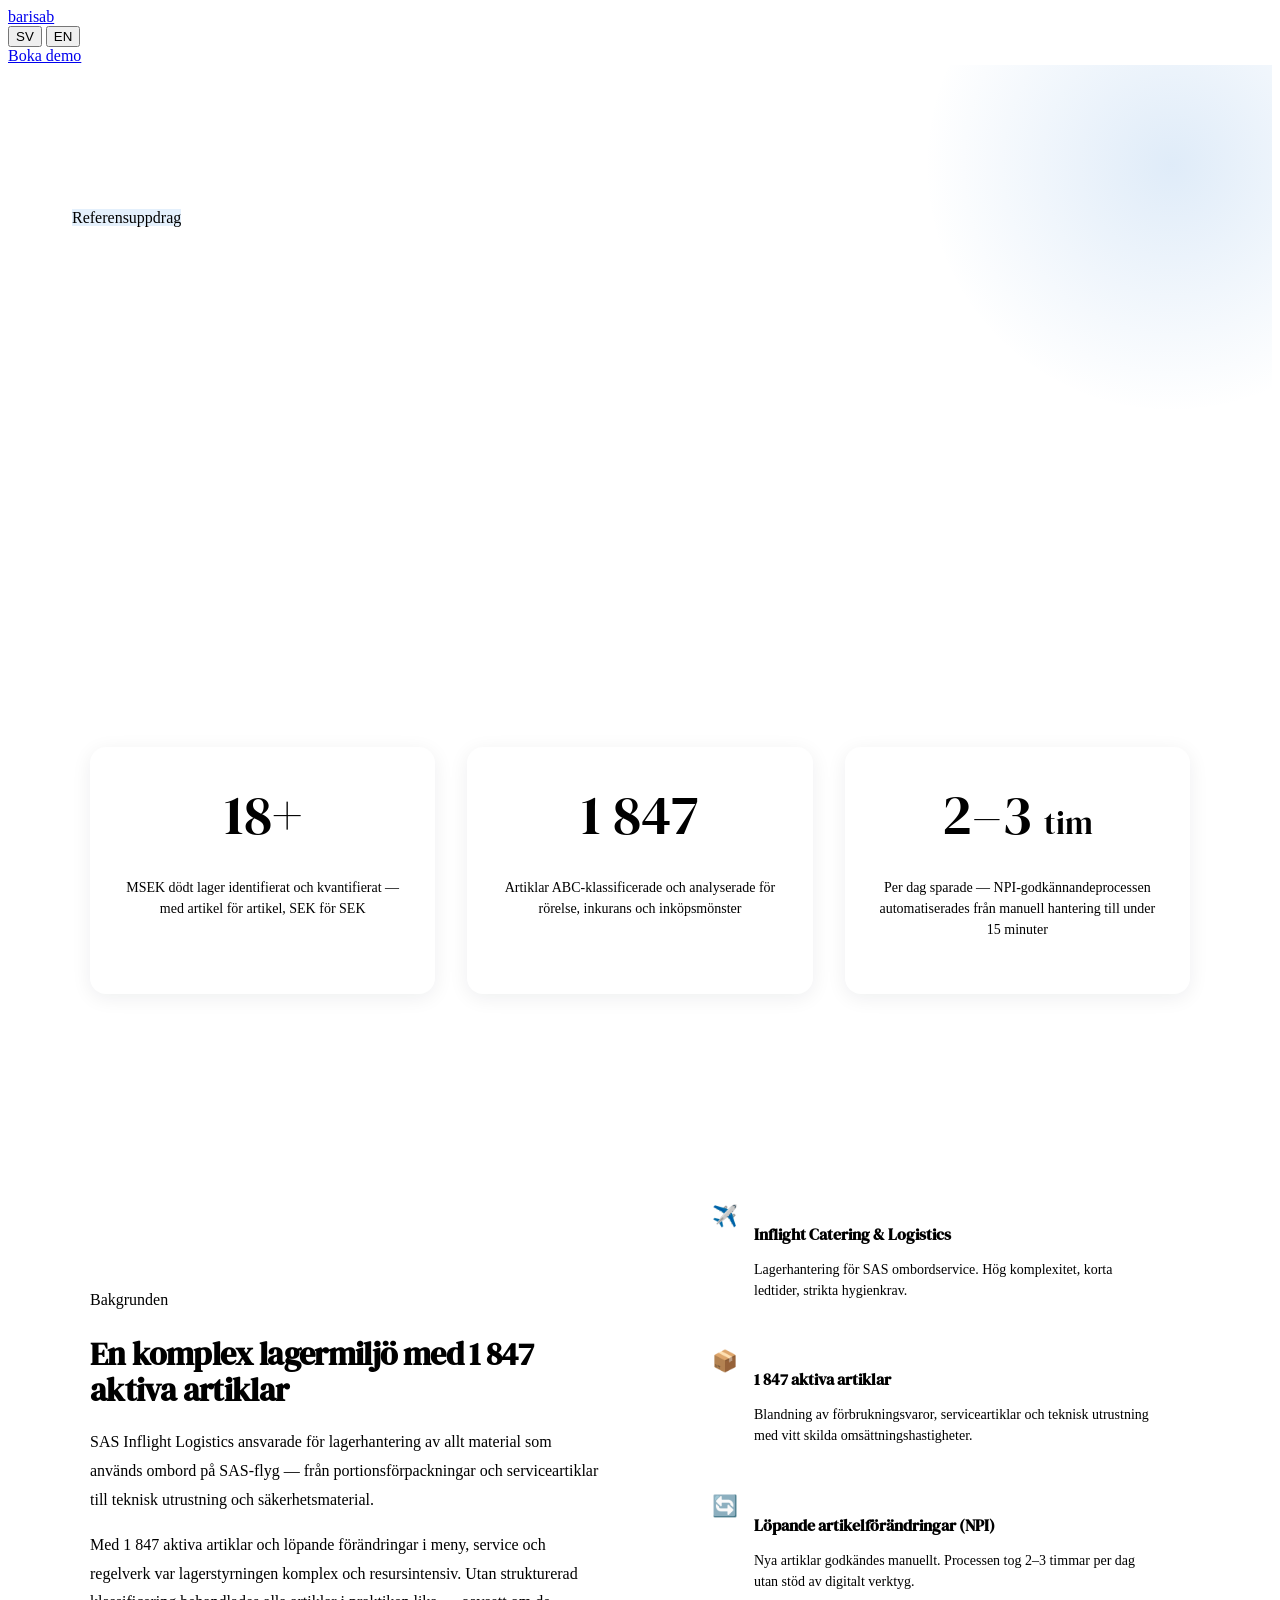
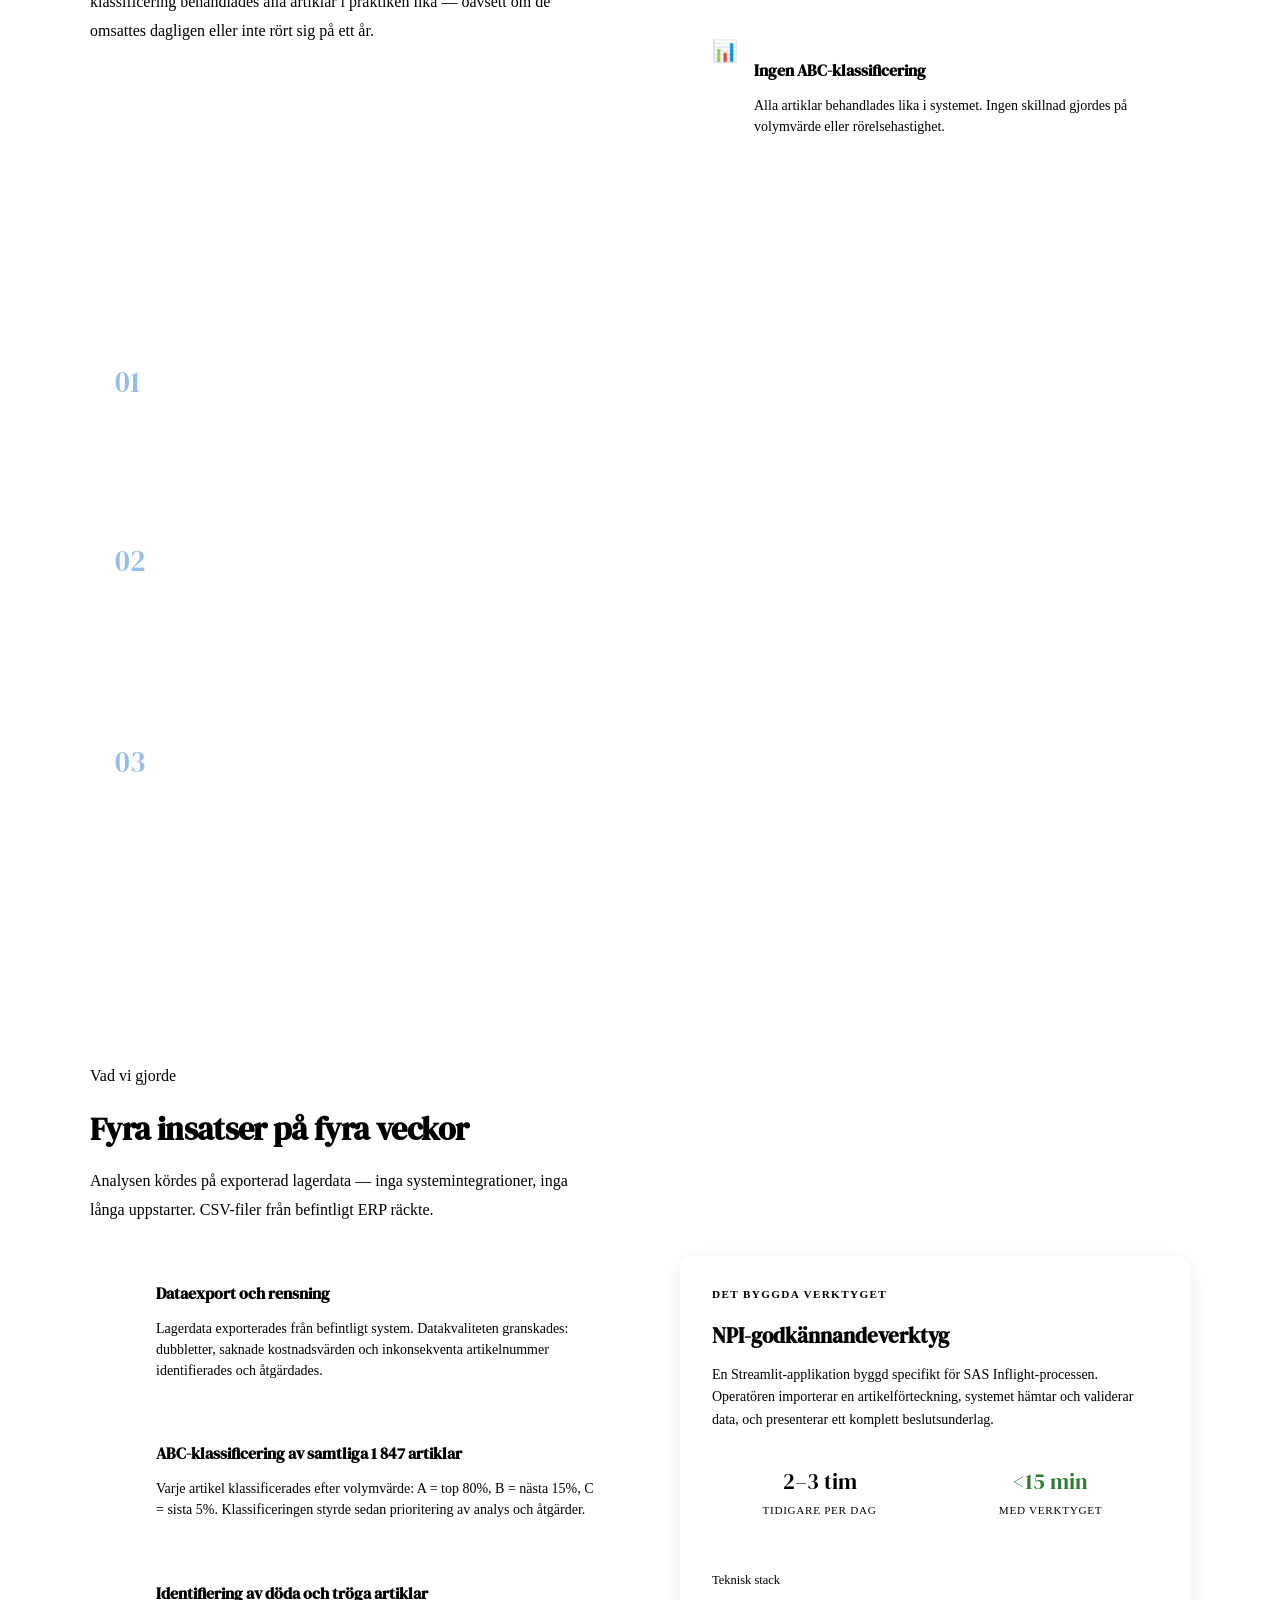
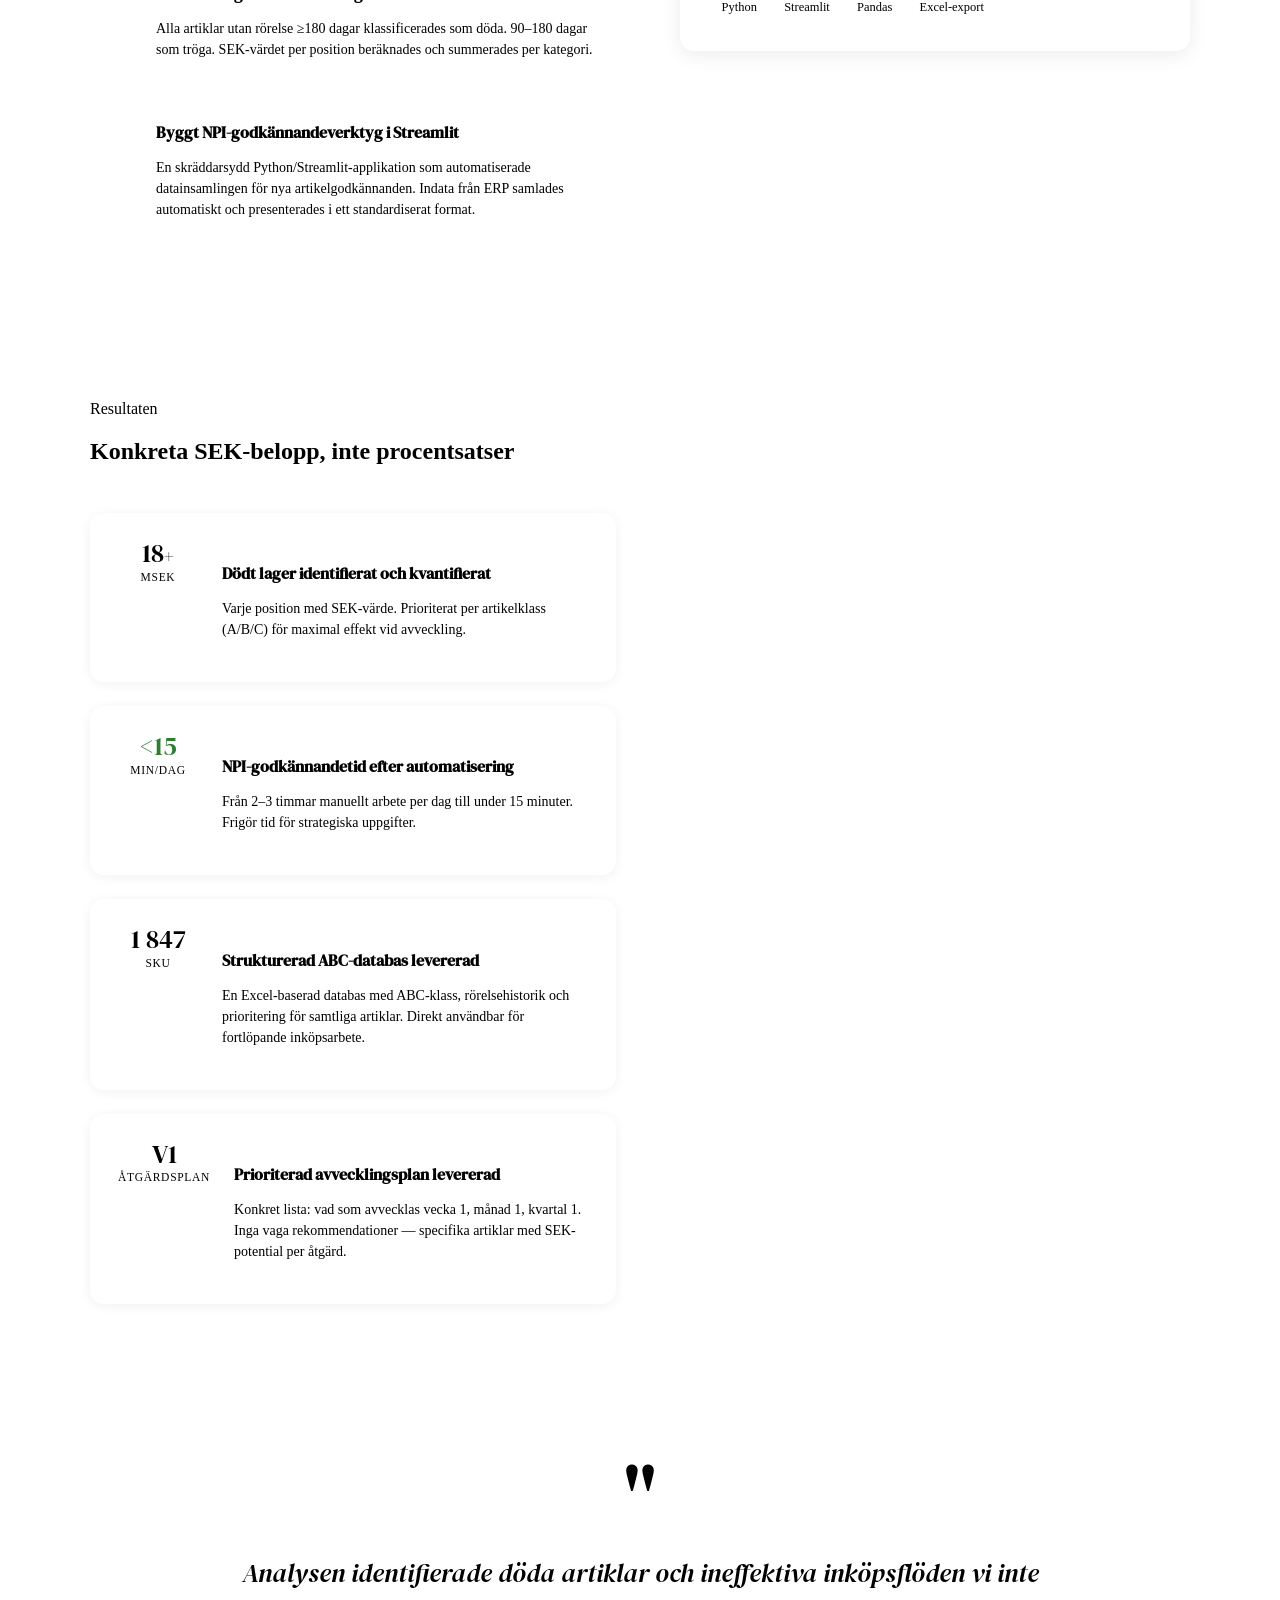
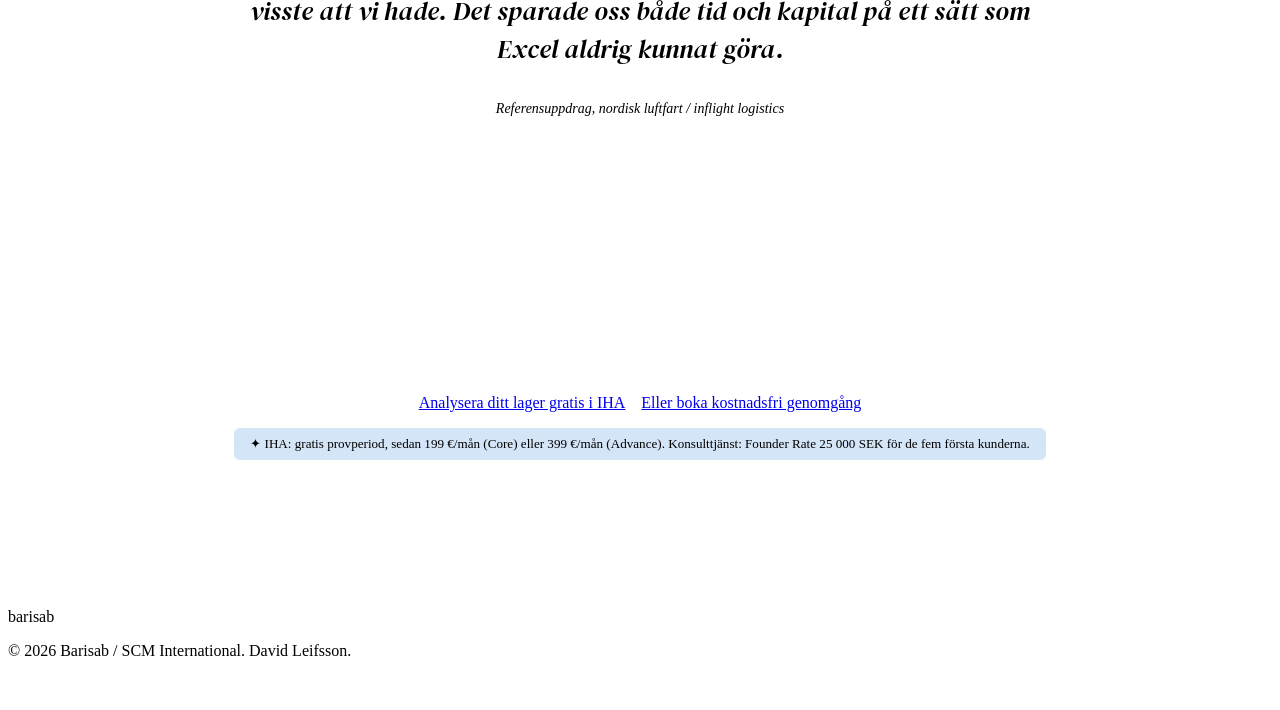
==== case-study.html @ 8411c46b "Webbsida: IHA-rebranding, priser, Calendly-bokning och e-post - SupplyMetrics → IHA (Inventory Healt" ====
<!DOCTYPE html>
<html lang="sv">
<head>
<meta charset="UTF-8">
<meta name="viewport" content="width=device-width, initial-scale=1.0">
<title>Referensuppdrag: SAS Inflight Logistics — Barisab</title>
<link rel="preconnect" href="https://fonts.googleapis.com">
<link href="https://fonts.googleapis.com/css2?family=DM+Serif+Display:ital@0;1&family=DM+Sans:wght@300;400;500;600&display=swap" rel="stylesheet">
<link rel="stylesheet" href="css/style.css">
<style>
  /* ── PAGE HEADER ── */
  .page-header {
    background: linear-gradient(135deg, var(--navy) 0%, var(--steel) 100%);
    padding: 9rem 4rem 5rem;
    position: relative; overflow: hidden;
  }
  .page-header::before {
    content: '';
    position: absolute; top: -150px; right: -150px;
    width: 500px; height: 500px;
    background: radial-gradient(circle, rgba(42,125,212,0.15) 0%, transparent 70%);
    pointer-events: none;
  }
  .page-header-inner { max-width: 780px; }
  .page-header .hero-eyebrow {
    color: var(--accent-light);
    background: rgba(74,154,232,0.15);
  }
  .page-header h1 {
    font-family: 'DM Serif Display', serif;
    font-size: clamp(2rem, 4vw, 3.2rem);
    line-height: 1.1; letter-spacing: -0.02em;
    color: white; margin-bottom: 1.2rem;
  }
  .page-header h1 em { font-style: italic; color: var(--accent-light); }
  .page-header p {
    font-size: 1.05rem; line-height: 1.7;
    color: rgba(255,255,255,0.65); max-width: 580px; font-weight: 300;
    margin-bottom: 2.5rem;
  }

  /* ── META ROW ── */
  .meta-row {
    display: flex; gap: 2rem; flex-wrap: wrap;
  }
  .meta-pill {
    display: flex; align-items: center; gap: 0.5rem;
    background: rgba(255,255,255,0.08);
    border: 1px solid rgba(255,255,255,0.12);
    border-radius: 6px; padding: 0.45rem 0.9rem;
  }
  .meta-pill-label {
    font-size: 0.7rem; font-weight: 600; letter-spacing: 0.1em;
    text-transform: uppercase; color: rgba(255,255,255,0.45);
  }
  .meta-pill-val {
    font-size: 0.85rem; font-weight: 500; color: rgba(255,255,255,0.85);
  }

  /* ── STATS SECTION ── */
  .stats-section { background: var(--ice); padding: 5rem 4rem; }
  .stats-inner { max-width: 1100px; margin: 0 auto; }
  .stats-grid { display: grid; grid-template-columns: repeat(3, 1fr); gap: 2rem; }
  .stat-card {
    background: white; border-radius: 16px;
    box-shadow: 0 4px 20px rgba(13,27,42,0.07);
    padding: 2.5rem 2rem; text-align: center;
    animation: fadeInUp 0.6s ease both;
  }
  .stat-card:nth-child(2) { animation-delay: 0.1s; }
  .stat-card:nth-child(3) { animation-delay: 0.2s; }
  .stat-num {
    font-family: 'DM Serif Display', serif;
    font-size: 3.5rem; line-height: 1; color: var(--navy);
    display: block; margin-bottom: 0.5rem;
  }
  .stat-num span { color: var(--accent); }
  .stat-label {
    font-size: 0.875rem; color: var(--muted); line-height: 1.5;
  }
  .stat-divider {
    width: 32px; height: 2px; background: var(--accent);
    margin: 1rem auto; border-radius: 1px;
  }

  /* ── STORY SECTION COMMONS ── */
  .story-section { padding: 5rem 4rem; }
  .story-inner { max-width: 1100px; margin: 0 auto; }
  .story-grid {
    display: grid; grid-template-columns: 1fr 1fr;
    gap: 5rem; align-items: center;
  }
  .story-grid.reverse { direction: rtl; }
  .story-grid.reverse > * { direction: ltr; }
  .story-text h2 {
    font-family: 'DM Serif Display', serif;
    font-size: clamp(1.6rem, 2.5vw, 2.2rem);
    line-height: 1.15; letter-spacing: -0.02em;
    color: var(--navy); margin-bottom: 1.2rem;
  }
  .story-text p {
    font-size: 1rem; line-height: 1.8; color: var(--muted);
    font-weight: 300; margin-bottom: 1rem;
  }
  .story-text p:last-child { margin-bottom: 0; }

  /* ── BACKGROUND SECTION ── */
  .background-section { background: white; }
  .context-card {
    background: var(--ice); border-radius: 14px; padding: 2rem;
  }
  .context-row {
    display: flex; align-items: flex-start; gap: 1rem;
    padding: 1rem 0; border-bottom: 1px solid var(--border);
  }
  .context-row:last-child { border-bottom: none; padding-bottom: 0; }
  .context-icon { font-size: 1.3rem; flex-shrink: 0; margin-top: 0.1rem; }
  .context-row h4 {
    font-family: 'DM Serif Display', serif;
    font-size: 1rem; color: var(--navy); margin-bottom: 0.25rem;
  }
  .context-row p { font-size: 0.875rem; color: var(--muted); line-height: 1.5; }

  /* ── CHALLENGE SECTION (dark) ── */
  .challenge-section { background: var(--navy); }
  .challenge-section .section-label { color: rgba(255,255,255,0.5); }
  .challenge-section .story-text h2 { color: white; }
  .challenge-section .story-text p   { color: rgba(255,255,255,0.6); }
  .problem-cards { display: flex; flex-direction: column; gap: 1rem; }
  .problem-card-cs {
    background: rgba(255,255,255,0.05);
    border: 1px solid rgba(255,255,255,0.08);
    border-radius: 12px; padding: 1.5rem;
    display: flex; gap: 1rem; align-items: flex-start;
    transition: background 0.2s;
  }
  .problem-card-cs:hover { background: rgba(255,255,255,0.08); }
  .problem-num {
    font-family: 'DM Serif Display', serif;
    font-size: 1.8rem; color: rgba(42,125,212,0.5);
    flex-shrink: 0; line-height: 1;
  }
  .problem-card-cs h4 {
    font-family: 'DM Serif Display', serif;
    font-size: 1rem; color: white; margin-bottom: 0.4rem;
  }
  .problem-card-cs p { font-size: 0.875rem; color: rgba(255,255,255,0.55); line-height: 1.5; }

  /* ── ANALYSIS SECTION ── */
  .analysis-section { background: var(--warm); }
  .steps-cs { display: flex; flex-direction: column; gap: 0; }
  .step-cs {
    display: flex; gap: 1.5rem; align-items: flex-start;
    padding: 1.25rem 0;
    border-bottom: 1px solid var(--border);
    position: relative;
  }
  .step-cs:last-child { border-bottom: none; }
  .step-cs-num {
    width: 42px; height: 42px; flex-shrink: 0;
    background: var(--navy); color: white;
    border-radius: 50%;
    display: flex; align-items: center; justify-content: center;
    font-family: 'DM Serif Display', serif; font-size: 1.1rem;
  }
  .step-cs-content h4 {
    font-family: 'DM Serif Display', serif;
    font-size: 1rem; color: var(--navy); margin-bottom: 0.3rem;
  }
  .step-cs-content p { font-size: 0.875rem; color: var(--muted); line-height: 1.5; }

  .tool-highlight {
    background: white; border-radius: 14px;
    padding: 2rem;
    box-shadow: 0 4px 20px rgba(13,27,42,0.08);
  }
  .tool-highlight-label {
    font-size: 0.7rem; font-weight: 600; letter-spacing: 0.12em;
    text-transform: uppercase; color: var(--accent); margin-bottom: 1rem;
  }
  .tool-highlight h3 {
    font-family: 'DM Serif Display', serif;
    font-size: 1.3rem; color: var(--navy); margin-bottom: 0.75rem;
  }
  .tool-highlight p {
    font-size: 0.875rem; color: var(--muted); line-height: 1.6; margin-bottom: 1.2rem;
  }
  .tool-metric-row {
    display: grid; grid-template-columns: 1fr 1fr; gap: 1rem;
  }
  .tool-metric {
    background: var(--ice); border-radius: 10px; padding: 1rem; text-align: center;
  }
  .tool-metric-val {
    font-family: 'DM Serif Display', serif; font-size: 1.4rem; color: var(--navy); display: block; margin-bottom: 0.2rem;
  }
  .tool-metric-label { font-size: 0.7rem; text-transform: uppercase; letter-spacing: 0.06em; color: var(--muted); font-weight: 500; }
  .tool-metric-val.green { color: #2E7D32; }

  /* ── RESULTS SECTION ── */
  .results-section { background: var(--ice); padding: 5rem 4rem; }
  .results-inner { max-width: 1100px; margin: 0 auto; }
  .results-grid { display: grid; grid-template-columns: 1fr 1fr; gap: 3rem; margin-top: 3rem; align-items: start; }
  .result-items { display: flex; flex-direction: column; gap: 1.5rem; }
  .result-item {
    background: white; border-radius: 14px;
    padding: 1.75rem;
    box-shadow: 0 2px 12px rgba(13,27,42,0.06);
    display: flex; gap: 1.5rem; align-items: flex-start;
  }
  .result-item-stat {
    flex-shrink: 0; text-align: center; min-width: 80px;
  }
  .result-item-num {
    font-family: 'DM Serif Display', serif;
    font-size: 1.6rem; color: var(--navy); display: block; line-height: 1;
  }
  .result-item-num.accent { color: var(--accent); }
  .result-item-num.green  { color: #2E7D32; }
  .result-item-unit { font-size: 0.72rem; color: var(--muted); text-transform: uppercase; letter-spacing: 0.06em; font-weight: 500; }
  .result-item-text h4 {
    font-family: 'DM Serif Display', serif;
    font-size: 1rem; color: var(--navy); margin-bottom: 0.35rem;
  }
  .result-item-text p { font-size: 0.875rem; color: var(--muted); line-height: 1.5; }

  /* Big impact callout */
  .impact-callout {
    background: var(--navy); border-radius: 16px; padding: 2.5rem;
    color: white; position: sticky; top: 6rem;
  }
  .impact-callout-label {
    font-size: 0.7rem; font-weight: 600; letter-spacing: 0.15em;
    text-transform: uppercase; color: var(--accent-light); margin-bottom: 1.5rem;
  }
  .impact-main {
    font-family: 'DM Serif Display', serif;
    font-size: 4rem; line-height: 1; color: white; margin-bottom: 0.25rem;
  }
  .impact-main span { color: var(--accent-light); }
  .impact-main-label { font-size: 0.9rem; color: rgba(255,255,255,0.55); margin-bottom: 2rem; }
  .impact-divider { height: 1px; background: rgba(255,255,255,0.1); margin-bottom: 1.5rem; }
  .impact-sub { display: flex; flex-direction: column; gap: 1.2rem; }
  .impact-sub-item { display: flex; gap: 1rem; align-items: center; }
  .impact-sub-num {
    font-family: 'DM Serif Display', serif;
    font-size: 1.6rem; color: white; flex-shrink: 0; min-width: 60px; line-height: 1;
  }
  .impact-sub-num span { color: var(--accent-light); font-size: 1rem; }
  .impact-sub-text { font-size: 0.875rem; color: rgba(255,255,255,0.55); line-height: 1.4; }

  /* ── QUOTE ── */
  .quote-section { background: white; padding: 5rem 4rem; }
  .quote-inner { max-width: 800px; margin: 0 auto; text-align: center; }
  .quote-mark {
    font-family: 'DM Serif Display', serif;
    font-size: 5rem; color: var(--ice); line-height: 0.8;
    margin-bottom: 1rem; display: block;
  }
  .quote-text {
    font-family: 'DM Serif Display', serif;
    font-size: clamp(1.2rem, 2vw, 1.6rem);
    line-height: 1.5; color: var(--navy);
    font-style: italic; margin-bottom: 2rem;
  }
  .quote-source {
    display: flex; align-items: center; justify-content: center; gap: 1rem;
  }
  .quote-line { width: 32px; height: 1px; background: var(--accent); }
  .quote-cite { font-size: 0.875rem; color: var(--muted); font-weight: 500; }

  /* ── CTA SECTION ── */
  .cta-section { background: var(--navy); padding: 6rem 4rem; text-align: center; }
  .cta-section .section-title { color: white; margin: 0 auto 1rem; }
  .cta-section .section-sub { color: rgba(255,255,255,0.6); margin: 0 auto 2.5rem; }
  .cta-actions { display: flex; gap: 1rem; justify-content: center; flex-wrap: wrap; }
  .cta-note { margin-top: 1.5rem; font-size: 0.8rem; color: rgba(255,255,255,0.3); }
  .founder-cta-note {
    display: inline-block; margin-top: 1rem;
    background: rgba(42,125,212,0.2); border-radius: 6px; padding: 0.5rem 1rem;
    font-size: 0.82rem; color: var(--accent-light); font-weight: 500;
  }

  /* ── RESPONSIV ── */
  @media (max-width: 900px) {
    .page-header { padding: 7rem 1.5rem 3.5rem; }
    .meta-row { gap: 0.75rem; }
    .stats-section, .story-section, .results-section, .quote-section, .cta-section { padding: 3.5rem 1.5rem; }
    .stats-grid { grid-template-columns: 1fr; gap: 1rem; }
    .story-grid { grid-template-columns: 1fr; gap: 2.5rem; }
    .story-grid.reverse { direction: ltr; }
    .results-grid { grid-template-columns: 1fr; }
    .impact-callout { position: static; }
    .tool-metric-row { grid-template-columns: 1fr; }
  }
</style>
</head>
<body>

<!-- NAV -->
<nav>
  <a href="index.html" class="nav-logo">bari<span>sab</span></a>
  <div class="nav-right">
    <div class="lang-toggle">
      <button class="lang-btn active" onclick="setLang('sv')" id="btn-sv">SV</button>
      <button class="lang-btn" onclick="setLang('en')" id="btn-en">EN</button>
    </div>
    <a href="https://calendly.com/david-leifsson-barisab/30min" target="_blank" rel="noopener" class="nav-cta" data-sv="Boka demo" data-en="Book demo">Boka demo</a>
  </div>
</nav>

<!-- PAGE HEADER -->
<header class="page-header">
  <div class="page-header-inner">
    <span class="hero-eyebrow" data-sv="Referensuppdrag" data-en="Case study">Referensuppdrag</span>
    <h1 data-sv="Hur 18 MSEK dödt lager hittades i en nordisk <em>flygoperatör</em>" data-en="How 18 MSEK in dead stock was found at a Nordic <em>airline operator</em>">Hur 18 MSEK dödt lager hittades i en nordisk <em>flygoperatör</em></h1>
    <p data-sv="SAS Inflight Logistics hanterade lager för 1 847 artiklar utan strukturerad klassificering. Inget system identifierade döda positioner — förrän vi klev in." data-en="SAS Inflight Logistics managed inventory for 1,847 items without structured classification. No system identified dead positions — until we stepped in.">SAS Inflight Logistics hanterade lager för 1 847 artiklar utan strukturerad klassificering. Inget system identifierade döda positioner — förrän vi klev in.</p>
    <div class="meta-row">
      <div class="meta-pill">
        <span class="meta-pill-label" data-sv="Bransch" data-en="Industry">Bransch</span>
        <span class="meta-pill-val" data-sv="Aviation / Inflight Catering" data-en="Aviation / Inflight Catering">Aviation / Inflight Catering</span>
      </div>
      <div class="meta-pill">
        <span class="meta-pill-label" data-sv="Artiklar" data-en="SKUs">Artiklar</span>
        <span class="meta-pill-val">1 847 SKU</span>
      </div>
      <div class="meta-pill">
        <span class="meta-pill-label" data-sv="Längd" data-en="Duration">Längd</span>
        <span class="meta-pill-val" data-sv="4 veckor" data-en="4 weeks">4 veckor</span>
      </div>
      <div class="meta-pill">
        <span class="meta-pill-label" data-sv="Leverans" data-en="Deliverable">Leverans</span>
        <span class="meta-pill-val" data-sv="ABC + NPI-verktyg" data-en="ABC + NPI tool">ABC + NPI-verktyg</span>
      </div>
    </div>
  </div>
</header>

<!-- STATS -->
<section class="stats-section">
  <div class="stats-inner">
    <div class="stats-grid">
      <div class="stat-card">
        <span class="stat-num">18<span>+</span></span>
        <div class="stat-divider"></div>
        <p class="stat-label" data-sv="MSEK dödt lager identifierat och kvantifierat — med artikel för artikel, SEK för SEK" data-en="MSEK dead stock identified and quantified — item by item, SEK by SEK">MSEK dödt lager identifierat och kvantifierat — med artikel för artikel, SEK för SEK</p>
      </div>
      <div class="stat-card">
        <span class="stat-num">1 847</span>
        <div class="stat-divider"></div>
        <p class="stat-label" data-sv="Artiklar ABC-klassificerade och analyserade för rörelse, inkurans och inköpsmönster" data-en="SKUs ABC-classified and analyzed for movement, obsolescence and purchasing patterns">Artiklar ABC-klassificerade och analyserade för rörelse, inkurans och inköpsmönster</p>
      </div>
      <div class="stat-card">
        <span class="stat-num">2–3 <span style="font-size:2rem">tim</span></span>
        <div class="stat-divider"></div>
        <p class="stat-label" data-sv="Per dag sparade — NPI-godkännandeprocessen automatiserades från manuell hantering till under 15 minuter" data-en="Per day saved — the NPI approval process was automated from manual handling to under 15 minutes">Per dag sparade — NPI-godkännandeprocessen automatiserades från manuell hantering till under 15 minuter</p>
      </div>
    </div>
  </div>
</section>

<!-- BACKGROUND -->
<section class="story-section background-section">
  <div class="story-inner">
    <div class="story-grid">
      <div class="story-text">
        <div class="section-label" data-sv="Bakgrunden" data-en="Background">Bakgrunden</div>
        <h2 data-sv="En komplex lagermiljö med 1 847 aktiva artiklar" data-en="A complex inventory environment with 1,847 active items">En komplex lagermiljö med 1 847 aktiva artiklar</h2>
        <p data-sv="SAS Inflight Logistics ansvarade för lagerhantering av allt material som används ombord på SAS-flyg — från portionsförpackningar och serviceartiklar till teknisk utrustning och säkerhetsmaterial." data-en="SAS Inflight Logistics was responsible for inventory management of all materials used onboard SAS flights — from portion packs and service items to technical equipment and safety materials.">SAS Inflight Logistics ansvarade för lagerhantering av allt material som används ombord på SAS-flyg — från portionsförpackningar och serviceartiklar till teknisk utrustning och säkerhetsmaterial.</p>
        <p data-sv="Med 1 847 aktiva artiklar och löpande förändringar i meny, service och regelverk var lagerstyrningen komplex och resursintensiv. Utan strukturerad klassificering behandlades alla artiklar i praktiken lika — oavsett om de omsattes dagligen eller inte rört sig på ett år." data-en="With 1,847 active items and ongoing changes to menus, service and regulations, inventory management was complex and resource-intensive. Without structured classification, all items were treated equally in practice — whether they turned over daily or hadn't moved in a year.">Med 1 847 aktiva artiklar och löpande förändringar i meny, service och regelverk var lagerstyrningen komplex och resursintensiv. Utan strukturerad klassificering behandlades alla artiklar i praktiken lika — oavsett om de omsattes dagligen eller inte rört sig på ett år.</p>
      </div>
      <div>
        <div class="context-card">
          <div class="context-row">
            <div class="context-icon">✈️</div>
            <div>
              <h4 data-sv="Inflight Catering & Logistics" data-en="Inflight Catering & Logistics">Inflight Catering & Logistics</h4>
              <p data-sv="Lagerhantering för SAS ombordservice. Hög komplexitet, korta ledtider, strikta hygienkrav." data-en="Inventory management for SAS onboard service. High complexity, short lead times, strict hygiene requirements.">Lagerhantering för SAS ombordservice. Hög komplexitet, korta ledtider, strikta hygienkrav.</p>
            </div>
          </div>
          <div class="context-row">
            <div class="context-icon">📦</div>
            <div>
              <h4 data-sv="1 847 aktiva artiklar" data-en="1,847 active items">1 847 aktiva artiklar</h4>
              <p data-sv="Blandning av förbrukningsvaror, serviceartiklar och teknisk utrustning med vitt skilda omsättningshastigheter." data-en="Mix of consumables, service items and technical equipment with widely varying turnover rates.">Blandning av förbrukningsvaror, serviceartiklar och teknisk utrustning med vitt skilda omsättningshastigheter.</p>
            </div>
          </div>
          <div class="context-row">
            <div class="context-icon">🔄</div>
            <div>
              <h4 data-sv="Löpande artikelförändringar (NPI)" data-en="Ongoing product changes (NPI)">Löpande artikelförändringar (NPI)</h4>
              <p data-sv="Nya artiklar godkändes manuellt. Processen tog 2–3 timmar per dag utan stöd av digitalt verktyg." data-en="New items were approved manually. The process took 2–3 hours per day without digital tool support.">Nya artiklar godkändes manuellt. Processen tog 2–3 timmar per dag utan stöd av digitalt verktyg.</p>
            </div>
          </div>
          <div class="context-row">
            <div class="context-icon">📊</div>
            <div>
              <h4 data-sv="Ingen ABC-klassificering" data-en="No ABC classification">Ingen ABC-klassificering</h4>
              <p data-sv="Alla artiklar behandlades lika i systemet. Ingen skillnad gjordes på volymvärde eller rörelsehastighet." data-en="All items were treated equally in the system. No distinction was made for volume value or movement speed.">Alla artiklar behandlades lika i systemet. Ingen skillnad gjordes på volymvärde eller rörelsehastighet.</p>
            </div>
          </div>
        </div>
      </div>
    </div>
  </div>
</section>

<!-- CHALLENGE -->
<section class="story-section challenge-section">
  <div class="story-inner">
    <div class="story-grid reverse">
      <div class="story-text">
        <div class="section-label" data-sv="Utmaningen" data-en="The challenge">Utmaningen</div>
        <h2 data-sv="Tre problem som kostade pengar varje dag" data-en="Three problems costing money every day">Tre problem som kostade pengar varje dag</h2>
        <p data-sv="Utan strukturerad lageranalys var problemen osynliga. Man visste att det fanns problem — men inte var kapitalet låg bundet eller hur mycket." data-en="Without structured inventory analysis, the problems were invisible. They knew issues existed — but not where capital was tied up or how much.">Utan strukturerad lageranalys var problemen osynliga. Man visste att det fanns problem — men inte var kapitalet låg bundet eller hur mycket.</p>
      </div>
      <div class="problem-cards">
        <div class="problem-card-cs">
          <span class="problem-num">01</span>
          <div>
            <h4 data-sv="Döda artiklar var osynliga i systemet" data-en="Dead items were invisible in the system">Döda artiklar var osynliga i systemet</h4>
            <p data-sv="Artiklar utan rörelse i 180+ dagar identifierades inte. De låg kvar i lager och belastar kapitalkostnaden utan att det noterades." data-en="Items with no movement for 180+ days were not identified. They remained in inventory, burdening carrying costs without anyone noticing.">Artiklar utan rörelse i 180+ dagar identifierades inte. De låg kvar i lager och belastar kapitalkostnaden utan att det noterades.</p>
          </div>
        </div>
        <div class="problem-card-cs">
          <span class="problem-num">02</span>
          <div>
            <h4 data-sv="NPI-godkännande tog 2–3 timmar om dagen" data-en="NPI approval took 2–3 hours per day">NPI-godkännande tog 2–3 timmar om dagen</h4>
            <p data-sv="Varje ny artikel som skulle in i sortimentet godkändes manuellt. Data hämtades från flera källor, sammanställdes för hand och kontrollerades utan systemstöd." data-en="Each new item entering the assortment was approved manually. Data was fetched from multiple sources, compiled by hand and reviewed without system support.">Varje ny artikel som skulle in i sortimentet godkändes manuellt. Data hämtades från flera källor, sammanställdes för hand och kontrollerades utan systemstöd.</p>
          </div>
        </div>
        <div class="problem-card-cs">
          <span class="problem-num">03</span>
          <div>
            <h4 data-sv="Ingen prioritering — alla artiklar behandlades lika" data-en="No prioritization — all items treated equally">Ingen prioritering — alla artiklar behandlades lika</h4>
            <p data-sv="Utan ABC-klassificering lades lika mycket tid på en C-artikel som sällan används som på en A-artikel som är kritisk för varje avgång. Resurser fördelades fel." data-en="Without ABC classification, as much time was spent on a rarely-used C-item as on an A-item critical for every departure. Resources were misallocated.">Utan ABC-klassificering lades lika mycket tid på en C-artikel som sällan används som på en A-artikel som är kritisk för varje avgång. Resurser fördelades fel.</p>
          </div>
        </div>
      </div>
    </div>
  </div>
</section>

<!-- ANALYSIS -->
<section class="story-section analysis-section">
  <div class="story-inner">
    <div class="story-grid">
      <div class="story-text">
        <div class="section-label" data-sv="Vad vi gjorde" data-en="What we did">Vad vi gjorde</div>
        <h2 data-sv="Fyra insatser på fyra veckor" data-en="Four actions in four weeks">Fyra insatser på fyra veckor</h2>
        <p data-sv="Analysen kördes på exporterad lagerdata — inga systemintegrationer, inga långa uppstarter. CSV-filer från befintligt ERP räckte." data-en="The analysis was run on exported inventory data — no system integrations, no long ramp-ups. CSV files from the existing ERP were sufficient.">Analysen kördes på exporterad lagerdata — inga systemintegrationer, inga långa uppstarter. CSV-filer från befintligt ERP räckte.</p>
        <div class="steps-cs">
          <div class="step-cs">
            <div class="step-cs-num">1</div>
            <div class="step-cs-content">
              <h4 data-sv="Dataexport och rensning" data-en="Data export and cleaning">Dataexport och rensning</h4>
              <p data-sv="Lagerdata exporterades från befintligt system. Datakvaliteten granskades: dubbletter, saknade kostnadsvärden och inkonsekventa artikelnummer identifierades och åtgärdades." data-en="Inventory data was exported from the existing system. Data quality was reviewed: duplicates, missing cost values and inconsistent SKU numbers were identified and resolved.">Lagerdata exporterades från befintligt system. Datakvaliteten granskades: dubbletter, saknade kostnadsvärden och inkonsekventa artikelnummer identifierades och åtgärdades.</p>
            </div>
          </div>
          <div class="step-cs">
            <div class="step-cs-num">2</div>
            <div class="step-cs-content">
              <h4 data-sv="ABC-klassificering av samtliga 1 847 artiklar" data-en="ABC classification of all 1,847 items">ABC-klassificering av samtliga 1 847 artiklar</h4>
              <p data-sv="Varje artikel klassificerades efter volymvärde: A = top 80%, B = nästa 15%, C = sista 5%. Klassificeringen styrde sedan prioritering av analys och åtgärder." data-en="Each item was classified by volume value: A = top 80%, B = next 15%, C = bottom 5%. The classification then guided prioritization of analysis and actions.">Varje artikel klassificerades efter volymvärde: A = top 80%, B = nästa 15%, C = sista 5%. Klassificeringen styrde sedan prioritering av analys och åtgärder.</p>
            </div>
          </div>
          <div class="step-cs">
            <div class="step-cs-num">3</div>
            <div class="step-cs-content">
              <h4 data-sv="Identifiering av döda och tröga artiklar" data-en="Identification of dead and slow-moving items">Identifiering av döda och tröga artiklar</h4>
              <p data-sv="Alla artiklar utan rörelse ≥180 dagar klassificerades som döda. 90–180 dagar som tröga. SEK-värdet per position beräknades och summerades per kategori." data-en="All items with no movement ≥180 days were classified as dead. 90–180 days as slow-moving. The SEK value per position was calculated and summed per category.">Alla artiklar utan rörelse ≥180 dagar klassificerades som döda. 90–180 dagar som tröga. SEK-värdet per position beräknades och summerades per kategori.</p>
            </div>
          </div>
          <div class="step-cs">
            <div class="step-cs-num">4</div>
            <div class="step-cs-content">
              <h4 data-sv="Byggt NPI-godkännandeverktyg i Streamlit" data-en="Built NPI approval tool in Streamlit">Byggt NPI-godkännandeverktyg i Streamlit</h4>
              <p data-sv="En skräddarsydd Python/Streamlit-applikation som automatiserade datainsamlingen för nya artikelgodkännanden. Indata från ERP samlades automatiskt och presenterades i ett standardiserat format." data-en="A custom Python/Streamlit application that automated data collection for new item approvals. Input from ERP was collected automatically and presented in a standardized format.">En skräddarsydd Python/Streamlit-applikation som automatiserade datainsamlingen för nya artikelgodkännanden. Indata från ERP samlades automatiskt och presenterades i ett standardiserat format.</p>
            </div>
          </div>
        </div>
      </div>
      <div>
        <div class="tool-highlight">
          <div class="tool-highlight-label" data-sv="Det byggda verktyget" data-en="The built tool">Det byggda verktyget</div>
          <h3 data-sv="NPI-godkännandeverktyg" data-en="NPI Approval Tool">NPI-godkännandeverktyg</h3>
          <p data-sv="En Streamlit-applikation byggd specifikt för SAS Inflight-processen. Operatören importerar en artikelförteckning, systemet hämtar och validerar data, och presenterar ett komplett beslutsunderlag." data-en="A Streamlit application built specifically for the SAS Inflight process. The operator imports an item list, the system fetches and validates data, and presents a complete decision basis.">En Streamlit-applikation byggd specifikt för SAS Inflight-processen. Operatören importerar en artikelförteckning, systemet hämtar och validerar data, och presenterar ett komplett beslutsunderlag.</p>
          <div class="tool-metric-row">
            <div class="tool-metric">
              <span class="tool-metric-val">2–3 tim</span>
              <span class="tool-metric-label" data-sv="Tidigare per dag" data-en="Previously per day">Tidigare per dag</span>
            </div>
            <div class="tool-metric">
              <span class="tool-metric-val green">&lt;15 min</span>
              <span class="tool-metric-label" data-sv="Med verktyget" data-en="With the tool">Med verktyget</span>
            </div>
          </div>
          <div style="margin-top:1.2rem; padding-top:1.2rem; border-top:1px solid var(--border);">
            <div style="font-size:0.78rem;color:var(--muted);margin-bottom:0.5rem;" data-sv="Teknisk stack" data-en="Tech stack">Teknisk stack</div>
            <div style="display:flex;gap:0.5rem;flex-wrap:wrap;">
              <span style="background:var(--ice);border-radius:4px;padding:0.25rem 0.6rem;font-size:0.78rem;color:var(--navy);font-weight:500;">Python</span>
              <span style="background:var(--ice);border-radius:4px;padding:0.25rem 0.6rem;font-size:0.78rem;color:var(--navy);font-weight:500;">Streamlit</span>
              <span style="background:var(--ice);border-radius:4px;padding:0.25rem 0.6rem;font-size:0.78rem;color:var(--navy);font-weight:500;">Pandas</span>
              <span style="background:var(--ice);border-radius:4px;padding:0.25rem 0.6rem;font-size:0.78rem;color:var(--navy);font-weight:500;">Excel-export</span>
            </div>
          </div>
        </div>
      </div>
    </div>
  </div>
</section>

<!-- RESULTS -->
<section class="results-section">
  <div class="results-inner">
    <div class="section-label" data-sv="Resultaten" data-en="The results">Resultaten</div>
    <h2 class="section-title" data-sv="Konkreta SEK-belopp, inte procentsatser" data-en="Concrete SEK amounts, not percentages">Konkreta SEK-belopp, inte procentsatser</h2>
    <div class="results-grid">
      <div class="result-items">
        <div class="result-item">
          <div class="result-item-stat">
            <span class="result-item-num accent">18<span style="font-size:1.1rem">+</span></span>
            <span class="result-item-unit">MSEK</span>
          </div>
          <div class="result-item-text">
            <h4 data-sv="Dödt lager identifierat och kvantifierat" data-en="Dead stock identified and quantified">Dödt lager identifierat och kvantifierat</h4>
            <p data-sv="Varje position med SEK-värde. Prioriterat per artikelklass (A/B/C) för maximal effekt vid avveckling." data-en="Each position with SEK value. Prioritized by item class (A/B/C) for maximum effect when liquidating.">Varje position med SEK-värde. Prioriterat per artikelklass (A/B/C) för maximal effekt vid avveckling.</p>
          </div>
        </div>
        <div class="result-item">
          <div class="result-item-stat">
            <span class="result-item-num green">&lt;15</span>
            <span class="result-item-unit" data-sv="min/dag" data-en="min/day">min/dag</span>
          </div>
          <div class="result-item-text">
            <h4 data-sv="NPI-godkännandetid efter automatisering" data-en="NPI approval time after automation">NPI-godkännandetid efter automatisering</h4>
            <p data-sv="Från 2–3 timmar manuellt arbete per dag till under 15 minuter. Frigör tid för strategiska uppgifter." data-en="From 2–3 hours of manual work per day to under 15 minutes. Frees up time for strategic tasks.">Från 2–3 timmar manuellt arbete per dag till under 15 minuter. Frigör tid för strategiska uppgifter.</p>
          </div>
        </div>
        <div class="result-item">
          <div class="result-item-stat">
            <span class="result-item-num">1 847</span>
            <span class="result-item-unit">SKU</span>
          </div>
          <div class="result-item-text">
            <h4 data-sv="Strukturerad ABC-databas levererad" data-en="Structured ABC database delivered">Strukturerad ABC-databas levererad</h4>
            <p data-sv="En Excel-baserad databas med ABC-klass, rörelsehistorik och prioritering för samtliga artiklar. Direkt användbar för fortlöpande inköpsarbete." data-en="An Excel-based database with ABC class, movement history and prioritization for all items. Directly usable for ongoing purchasing work.">En Excel-baserad databas med ABC-klass, rörelsehistorik och prioritering för samtliga artiklar. Direkt användbar för fortlöpande inköpsarbete.</p>
          </div>
        </div>
        <div class="result-item">
          <div class="result-item-stat">
            <span class="result-item-num">V1</span>
            <span class="result-item-unit" data-sv="åtgärdsplan" data-en="action plan">åtgärdsplan</span>
          </div>
          <div class="result-item-text">
            <h4 data-sv="Prioriterad avvecklingsplan levererad" data-en="Prioritized liquidation plan delivered">Prioriterad avvecklingsplan levererad</h4>
            <p data-sv="Konkret lista: vad som avvecklas vecka 1, månad 1, kvartal 1. Inga vaga rekommendationer — specifika artiklar med SEK-potential per åtgärd." data-en="Concrete list: what is liquidated in week 1, month 1, quarter 1. No vague recommendations — specific items with SEK potential per action.">Konkret lista: vad som avvecklas vecka 1, månad 1, kvartal 1. Inga vaga rekommendationer — specifika artiklar med SEK-potential per åtgärd.</p>
          </div>
        </div>
      </div>

      <div>
        <div class="impact-callout">
          <div class="impact-callout-label" data-sv="Sammanfattning av impact" data-en="Impact summary">Sammanfattning av impact</div>
          <div class="impact-main">18<span>+</span></div>
          <div class="impact-main-label" data-sv="MSEK frigjort kapital" data-en="MSEK released capital">MSEK frigjort kapital</div>
          <div class="impact-divider"></div>
          <div class="impact-sub">
            <div class="impact-sub-item">
              <span class="impact-sub-num">2–3 <span>tim</span></span>
              <span class="impact-sub-text" data-sv="per dag sparade genom automatiserat NPI-flöde" data-en="per day saved through automated NPI workflow">per dag sparade genom automatiserat NPI-flöde</span>
            </div>
            <div class="impact-sub-item">
              <span class="impact-sub-num">4 <span>v</span></span>
              <span class="impact-sub-text" data-sv="från dataexport till levererad åtgärdsplan" data-en="from data export to delivered action plan">från dataexport till levererad åtgärdsplan</span>
            </div>
            <div class="impact-sub-item">
              <span class="impact-sub-num">1 847</span>
              <span class="impact-sub-text" data-sv="artiklar klassificerade och prioriterade" data-en="items classified and prioritized">artiklar klassificerade och prioriterade</span>
            </div>
            <div class="impact-sub-item">
              <span class="impact-sub-num">0</span>
              <span class="impact-sub-text" data-sv="systemintegrationer krävdes — bara CSV-export" data-en="system integrations required — just CSV export">systemintegrationer krävdes — bara CSV-export</span>
            </div>
          </div>
        </div>
      </div>
    </div>
  </div>
</section>

<!-- QUOTE -->
<section class="quote-section">
  <div class="quote-inner">
    <span class="quote-mark">"</span>
    <p class="quote-text" data-sv="Analysen identifierade döda artiklar och ineffektiva inköpsflöden vi inte visste att vi hade. Det sparade oss både tid och kapital på ett sätt som Excel aldrig kunnat göra." data-en="The analysis identified dead items and inefficient purchasing flows we didn't know we had. It saved us both time and capital in a way Excel could never do.">Analysen identifierade döda artiklar och ineffektiva inköpsflöden vi inte visste att vi hade. Det sparade oss både tid och kapital på ett sätt som Excel aldrig kunnat göra.</p>
    <div class="quote-source">
      <div class="quote-line"></div>
      <cite class="quote-cite" data-sv="Referensuppdrag, nordisk luftfart / inflight logistics" data-en="Reference assignment, Nordic aviation / inflight logistics">Referensuppdrag, nordisk luftfart / inflight logistics</cite>
      <div class="quote-line"></div>
    </div>
  </div>
</section>

<!-- CTA -->
<section class="cta-section">
  <h2 class="section-title" data-sv="Vill du ha samma analys för ditt lager?" data-en="Want the same analysis for your inventory?">Vill du ha samma analys för ditt lager?</h2>
  <p class="section-sub" data-sv="En kostnadsfri genomgång på 30 minuter. Du exporterar din lagerdata, vi berättar vad vi kan hitta — utan förpliktelse." data-en="A free 30-minute review. You export your inventory data, we tell you what we can find — no obligation.">En kostnadsfri genomgång på 30 minuter. Du exporterar din lagerdata, vi berättar vad vi kan hitta — utan förpliktelse.</p>
  <div class="cta-actions">
    <a href="https://iha-saas-dbjs4i4w48rg7cgc48zghs.streamlit.app/" target="_blank" rel="noopener" class="btn-primary" data-sv="Analysera ditt lager gratis i IHA" data-en="Analyze your inventory free in IHA">Analysera ditt lager gratis i IHA</a>
    <a href="https://calendly.com/david-leifsson-barisab/30min" target="_blank" rel="noopener" class="btn-ghost" data-sv="Eller boka kostnadsfri genomgång" data-en="Or book a free review">Eller boka kostnadsfri genomgång</a>
  </div>
  <div class="founder-cta-note" data-sv="✦ IHA: gratis provperiod, sedan 199 €/mån (Core) eller 399 €/mån (Advance). Konsulttjänst: Founder Rate 25 000 SEK för de fem första kunderna." data-en="✦ IHA: free trial, then €199/mo (Core) or €399/mo (Advance). Consulting: Founder Rate 25,000 SEK for the first five clients.">✦ IHA: gratis provperiod, sedan 199 €/mån (Core) eller 399 €/mån (Advance). Konsulttjänst: Founder Rate 25 000 SEK för de fem första kunderna.</div>
  <p class="cta-note" data-sv="Ingen förpliktelse. 30 minuter. Konkreta svar." data-en="No obligation. 30 minutes. Concrete answers.">Ingen förpliktelse. 30 minuter. Konkreta svar.</p>
</section>

<!-- FOOTER -->
<footer>
  <div class="footer-logo">bari<span>sab</span></div>
  <p data-sv="© 2026 Barisab / SCM International. David Leifsson." data-en="© 2026 Barisab / SCM International. David Leifsson.">© 2026 Barisab / SCM International. David Leifsson.</p>
  <p><a href="mailto:david.leifsson@barisab.com" style="color:rgba(255,255,255,0.4);text-decoration:none">david.leifsson@barisab.com</a></p>
</footer>

<script>
  let currentLang = 'sv';

  function setLang(lang) {
    currentLang = lang;
    document.documentElement.lang = lang;
    document.getElementById('btn-sv').classList.toggle('active', lang === 'sv');
    document.getElementById('btn-en').classList.toggle('active', lang === 'en');
    document.querySelectorAll('[data-sv]').forEach(el => {
      const txt = el.getAttribute('data-' + lang);
      if (!txt) return;
      if (el.tagName === 'H1') { el.innerHTML = txt; }
      else { el.textContent = txt; }
    });
  }
</script>
</body>
</html>
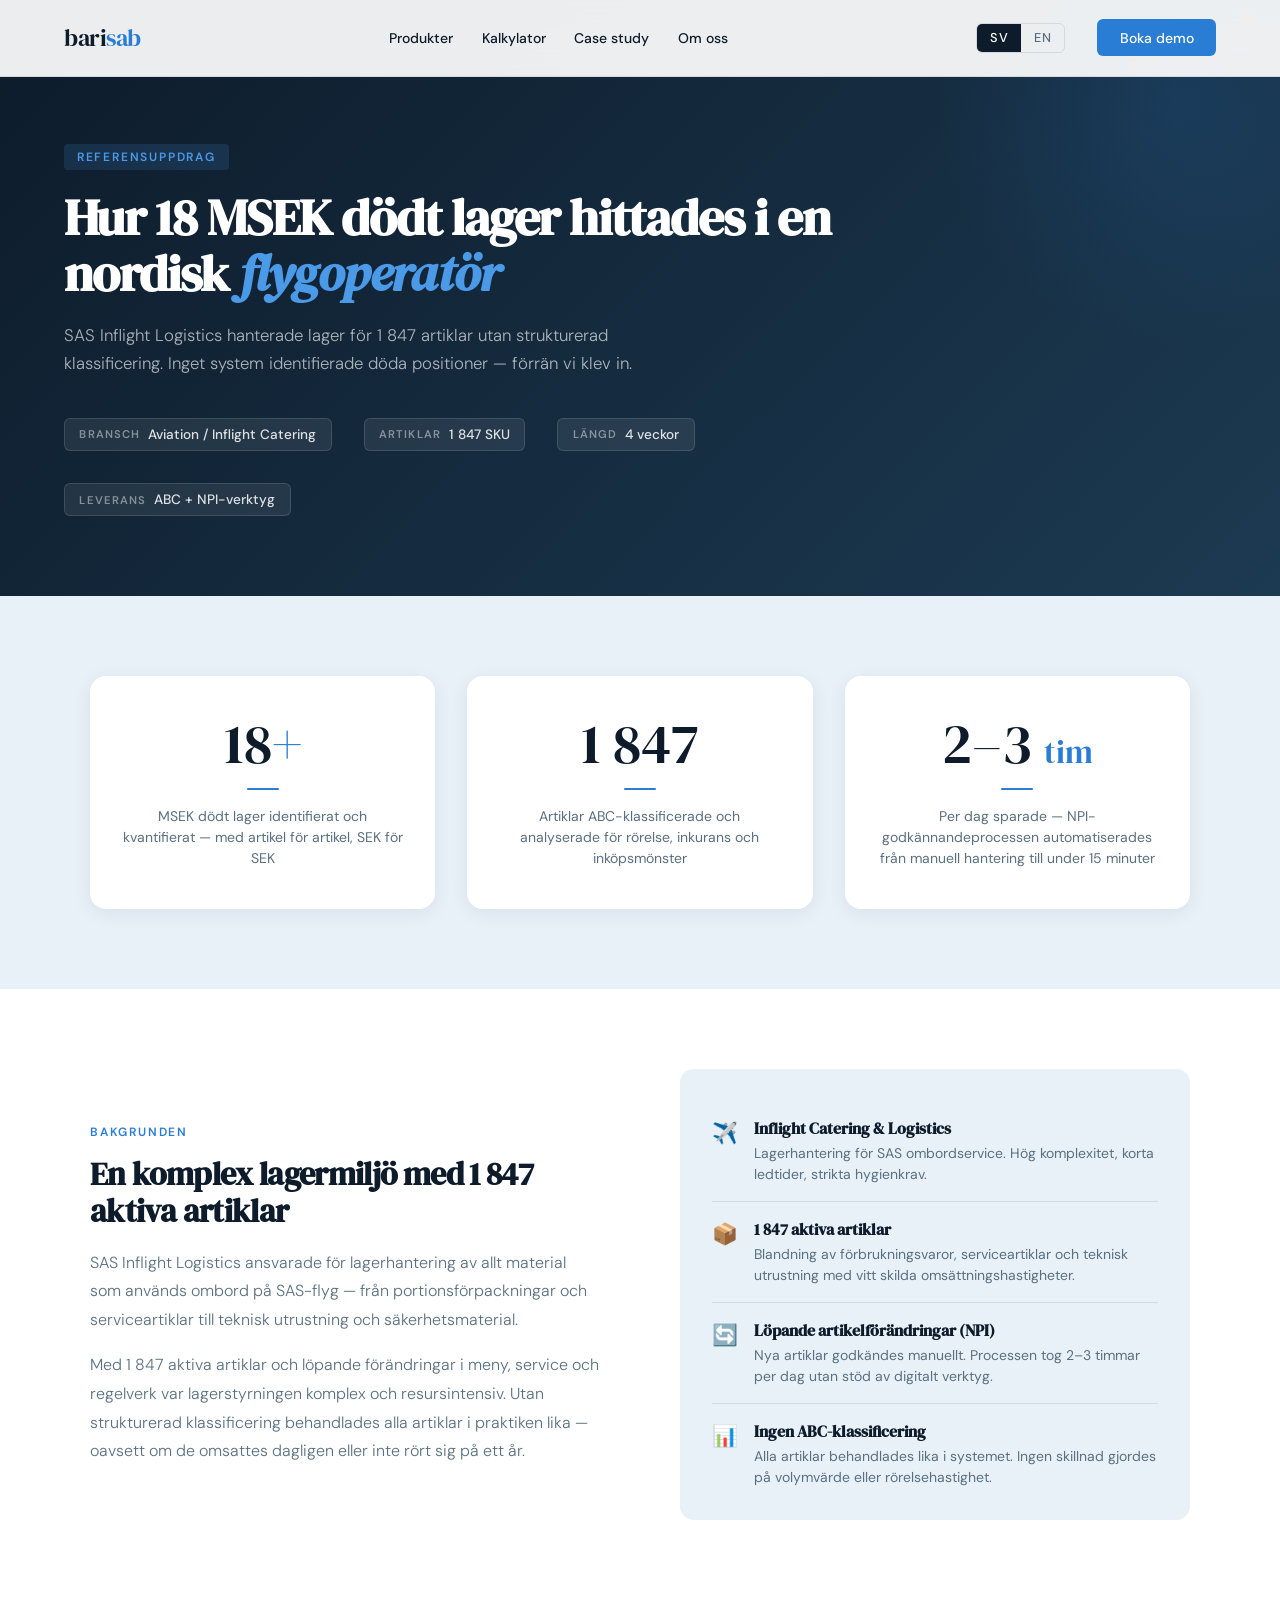
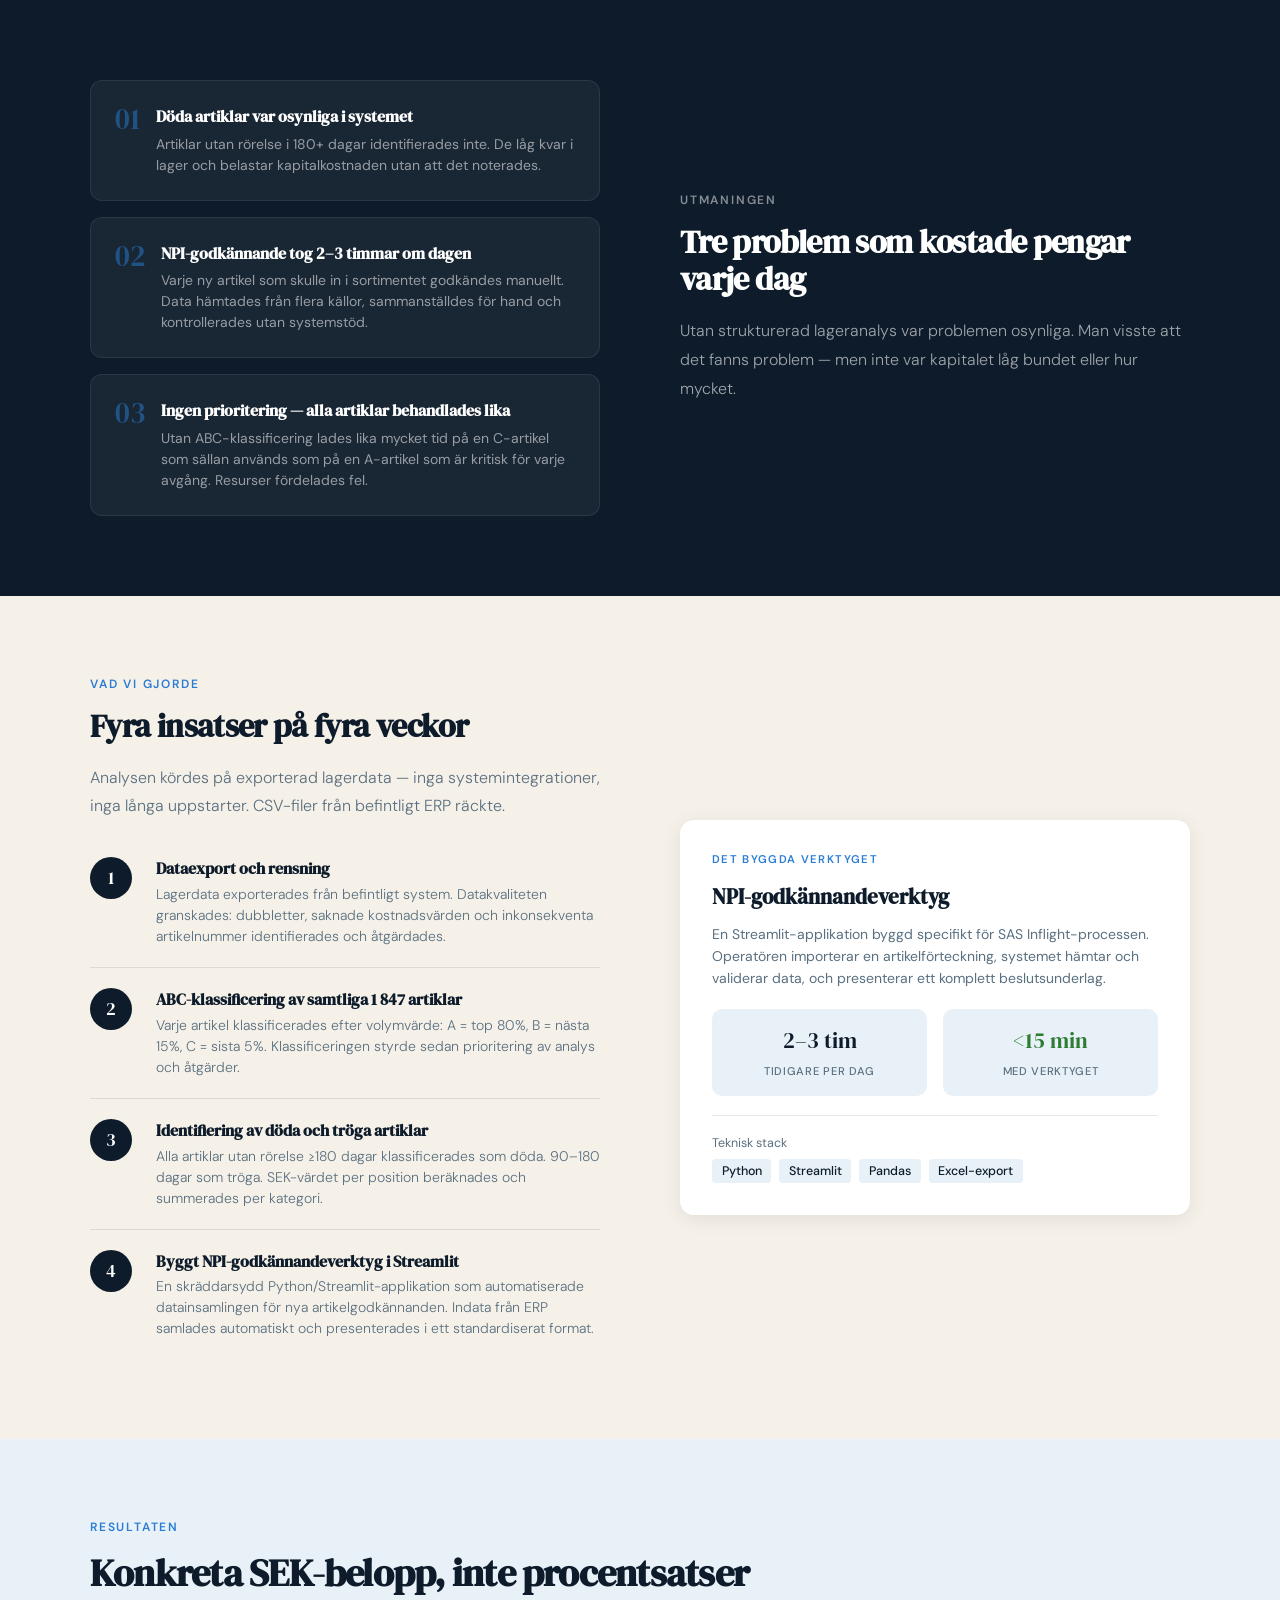
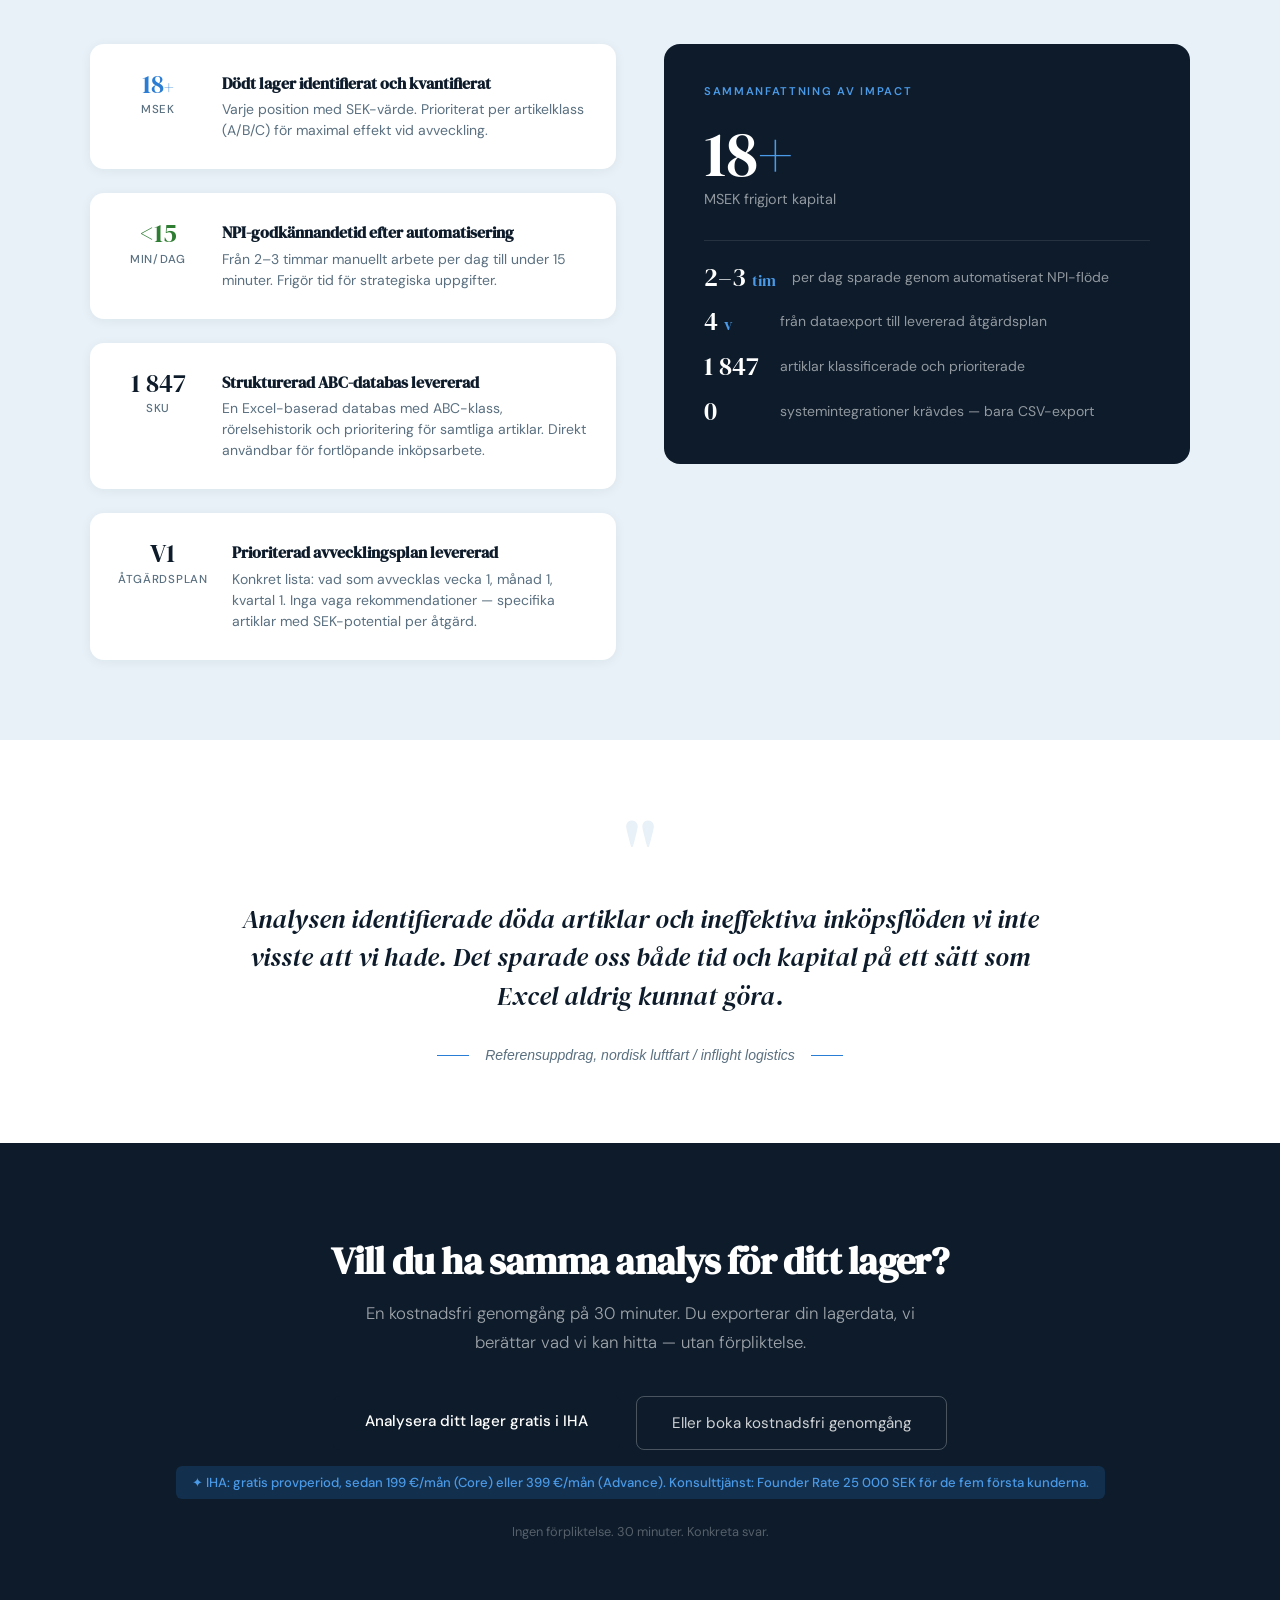
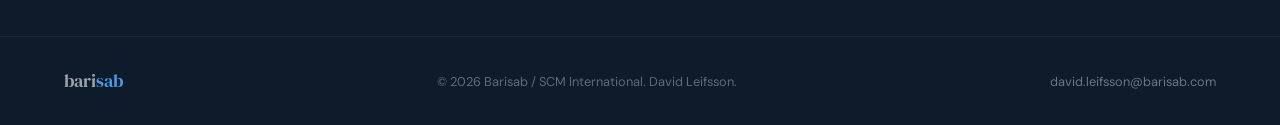
==== commit 822333b1: "Navigering + Om oss-sida (team David & Alanie) - Nav-meny (Produkter, Kalkylator, Case study, Om oss" ====
--- a/case-study.html
+++ b/case-study.html
@@ -3,7 +3,52 @@
 <head>
 <meta charset="UTF-8">
 <meta name="viewport" content="width=device-width, initial-scale=1.0">
-<title>Referensuppdrag: SAS Inflight Logistics — Barisab</title>
+<title>Case: 18 MSEK dött lager identifierat – SAS Inflight | Barisab</title>
+<meta name="description" content="Referensuppdrag SAS Inflight Logistics: IHA identifierade 18+ MSEK dött lager i ~1 800 artiklar och sparade 2–3 timmar per dag. Läs hela lageranalys-caset.">
+<link rel="canonical" href="https://barisab.com/case-study.html">
+<meta name="robots" content="index, follow">
+<meta property="og:type" content="article">
+<meta property="og:site_name" content="Barisab">
+<meta property="og:locale" content="sv_SE">
+<meta property="og:title" content="18+ MSEK dött lager identifierat – referenscase SAS Inflight">
+<meta property="og:description" content="Hur IHA hittade 18+ MSEK dött lager i ~1 800 artiklar och sparade 2–3 timmar per dag.">
+<meta property="og:url" content="https://barisab.com/case-study.html">
+<meta property="og:image" content="https://barisab.com/og-image.png">
+<meta property="og:image:width" content="1200">
+<meta property="og:image:height" content="630">
+<meta name="twitter:card" content="summary_large_image">
+<meta name="twitter:title" content="18+ MSEK dött lager identifierat – referenscase">
+<meta name="twitter:description" content="Hur IHA hittade 18+ MSEK dött lager i ~1 800 artiklar.">
+<meta name="twitter:image" content="https://barisab.com/og-image.png">
+<link rel="icon" type="image/svg+xml" href="/favicon.svg">
+<link rel="apple-touch-icon" href="/apple-touch-icon.png">
+<script type="application/ld+json">
+{
+  "@context": "https://schema.org",
+  "@graph": [
+    {
+      "@type": "Article",
+      "headline": "18+ MSEK dött lager identifierat – referensuppdrag SAS Inflight Logistics",
+      "description": "Hur Inventory Health Assessment identifierade 18+ MSEK dött lager i ~1 800 artiklar och sparade 2–3 timmar per dag.",
+      "image": "https://barisab.com/og-image.png",
+      "author": { "@type": "Person", "name": "David Leifsson" },
+      "publisher": {
+        "@type": "Organization",
+        "name": "Barisab",
+        "logo": { "@type": "ImageObject", "url": "https://barisab.com/apple-touch-icon.png" }
+      },
+      "mainEntityOfPage": "https://barisab.com/case-study.html"
+    },
+    {
+      "@type": "BreadcrumbList",
+      "itemListElement": [
+        { "@type": "ListItem", "position": 1, "name": "Hem", "item": "https://barisab.com/" },
+        { "@type": "ListItem", "position": 2, "name": "Referenscase: SAS Inflight", "item": "https://barisab.com/case-study.html" }
+      ]
+    }
+  ]
+}
+</script>
 <link rel="preconnect" href="https://fonts.googleapis.com">
 <link href="https://fonts.googleapis.com/css2?family=DM+Serif+Display:ital@0;1&family=DM+Sans:wght@300;400;500;600&display=swap" rel="stylesheet">
 <link rel="stylesheet" href="css/style.css">
@@ -300,6 +345,12 @@
 <!-- NAV -->
 <nav>
   <a href="index.html" class="nav-logo">bari<span>sab</span></a>
+  <div class="nav-links">
+    <a href="index.html#products" data-sv="Produkter" data-en="Products">Produkter</a>
+    <a href="kalkylator.html" data-sv="Kalkylator" data-en="Calculator">Kalkylator</a>
+    <a href="case-study.html" data-sv="Case study" data-en="Case study">Case study</a>
+    <a href="om-oss.html" data-sv="Om oss" data-en="About">Om oss</a>
+  </div>
   <div class="nav-right">
     <div class="lang-toggle">
       <button class="lang-btn active" onclick="setLang('sv')" id="btn-sv">SV</button>
--- a/css/style.css
+++ b/css/style.css
@@ -0,0 +1,240 @@
+/* ============================================================
+   css/style.css — Barisab delade stilar
+   Refereras av: index.html, kalkylator.html, case-study.html
+   ============================================================ */
+
+/* ── VARIABLER ── */
+:root {
+  --navy:        #0D1B2A;
+  --steel:       #1C3A52;
+  --ice:         #E8F1F8;
+  --accent:      #2A7DD4;
+  --accent-light:#4A9AE8;
+  --warm:        #F5F0E8;
+  --text:        #0D1B2A;
+  --muted:       #5A7080;
+  --white:       #FFFFFF;
+  --border:      rgba(13,27,42,0.1);
+}
+
+/* ── RESET ── */
+* { margin: 0; padding: 0; box-sizing: border-box; }
+html { scroll-behavior: smooth; }
+body {
+  font-family: 'DM Sans', sans-serif;
+  color: var(--text);
+  background: var(--white);
+  overflow-x: hidden;
+}
+
+/* ── NAV ── */
+nav {
+  position: fixed; top: 0; left: 0; right: 0; z-index: 100;
+  display: flex; align-items: center; justify-content: space-between;
+  padding: 1.2rem 4rem;
+  background: rgba(255,255,255,0.92);
+  backdrop-filter: blur(12px);
+  border-bottom: 1px solid var(--border);
+}
+.nav-logo {
+  font-family: 'DM Serif Display', serif;
+  font-size: 1.5rem;
+  color: var(--navy);
+  letter-spacing: -0.02em;
+  text-decoration: none;
+  display: inline-block;
+}
+.nav-logo span { color: var(--accent); }
+.nav-links {
+  display: flex; align-items: center; gap: 1.8rem;
+}
+.nav-links a {
+  font-family: 'DM Sans', sans-serif;
+  font-size: 0.875rem; font-weight: 500;
+  color: var(--navy); text-decoration: none;
+  transition: color 0.2s;
+}
+.nav-links a:hover { color: var(--accent); }
+.nav-right { display: flex; align-items: center; gap: 2rem; }
+.lang-toggle {
+  display: flex;
+  border: 1.5px solid var(--border);
+  border-radius: 6px;
+  overflow: hidden;
+}
+.lang-btn {
+  padding: 0.35rem 0.8rem;
+  font-family: 'DM Sans', sans-serif;
+  font-size: 0.8rem; font-weight: 500;
+  cursor: pointer; border: none;
+  background: transparent; color: var(--muted);
+  transition: all 0.2s; letter-spacing: 0.05em;
+}
+.lang-btn.active { background: var(--navy); color: var(--white); }
+.nav-cta {
+  padding: 0.6rem 1.4rem;
+  background: var(--accent); color: white;
+  border: none; border-radius: 6px;
+  font-family: 'DM Sans', sans-serif;
+  font-size: 0.875rem; font-weight: 500;
+  cursor: pointer; transition: background 0.2s;
+  text-decoration: none;
+}
+.nav-cta:hover { background: var(--accent-light); }
+
+/* ── HERO EYEBROW (ljus bakgrund) ── */
+.hero-eyebrow {
+  display: inline-block;
+  font-size: 0.75rem; font-weight: 600;
+  letter-spacing: 0.15em; text-transform: uppercase;
+  color: var(--accent); margin-bottom: 1.2rem;
+  padding: 0.3rem 0.8rem;
+  background: rgba(42,125,212,0.08);
+  border-radius: 4px;
+}
+
+/* ── KNAPPAR ── */
+.btn-primary {
+  padding: 0.9rem 2rem;
+  background: var(--navy); color: white;
+  border: none; border-radius: 6px;
+  font-family: 'DM Sans', sans-serif;
+  font-size: 0.95rem; font-weight: 500;
+  cursor: pointer; transition: all 0.2s;
+  text-decoration: none; display: inline-block;
+}
+.btn-primary:hover { background: var(--steel); transform: translateY(-1px); }
+
+.btn-secondary {
+  padding: 0.9rem 2rem;
+  background: transparent; color: var(--navy);
+  border: 1.5px solid var(--border); border-radius: 6px;
+  font-family: 'DM Sans', sans-serif;
+  font-size: 0.95rem; font-weight: 500;
+  cursor: pointer; transition: all 0.2s;
+  text-decoration: none; display: inline-block;
+}
+.btn-secondary:hover { border-color: var(--accent); color: var(--accent); }
+
+.btn-accent {
+  display: block; width: 100%; text-align: center;
+  padding: 0.9rem 1.5rem;
+  background: var(--accent); color: white;
+  border: none; border-radius: 8px;
+  font-family: 'DM Sans', sans-serif;
+  font-size: 0.9rem; font-weight: 500;
+  cursor: pointer; transition: background 0.2s;
+  text-decoration: none; margin-bottom: 0.75rem;
+}
+.btn-accent:hover { background: var(--accent-light); }
+
+.btn-outline-white {
+  display: block; width: 100%; text-align: center;
+  padding: 0.75rem 1.5rem;
+  background: transparent; color: rgba(255,255,255,0.7);
+  border: 1.5px solid rgba(255,255,255,0.2);
+  border-radius: 8px;
+  font-family: 'DM Sans', sans-serif;
+  font-size: 0.875rem; font-weight: 400;
+  cursor: pointer; transition: all 0.2s;
+  text-decoration: none;
+}
+.btn-outline-white:hover { border-color: rgba(255,255,255,0.5); color: white; }
+
+.btn-ghost {
+  padding: 1rem 2.2rem;
+  background: transparent; color: rgba(255,255,255,0.8);
+  border: 1.5px solid rgba(255,255,255,0.25);
+  border-radius: 8px;
+  font-family: 'DM Sans', sans-serif;
+  font-size: 0.95rem; font-weight: 400;
+  cursor: pointer; transition: all 0.2s;
+  text-decoration: none; display: inline-block;
+}
+.btn-ghost:hover { border-color: rgba(255,255,255,0.6); color: white; }
+
+/* ── SECTION COMMONS ── */
+section { padding: 6rem 4rem; }
+.section-label {
+  font-size: 0.75rem; font-weight: 600;
+  letter-spacing: 0.15em; text-transform: uppercase;
+  color: var(--accent); margin-bottom: 1rem;
+}
+.section-title {
+  font-family: 'DM Serif Display', serif;
+  font-size: clamp(1.8rem, 3vw, 2.8rem);
+  line-height: 1.15; letter-spacing: -0.02em;
+  color: var(--navy); margin-bottom: 1rem;
+}
+.section-sub {
+  font-size: 1.05rem; line-height: 1.7;
+  color: var(--muted); max-width: 560px;
+  font-weight: 300;
+}
+
+/* ── BADGES ── */
+.badge {
+  font-size: 0.7rem; font-weight: 600; letter-spacing: 0.08em;
+  text-transform: uppercase; padding: 0.25rem 0.6rem;
+  border-radius: 4px;
+}
+.badge-green { background: #E8F5E9; color: #2E7D32; }
+.badge-red   { background: #FFEBEE; color: #C62828; }
+.badge-blue  { background: rgba(42,125,212,0.1); color: var(--accent); }
+
+/* ── FOUNDER NOTE ── */
+.founder-note {
+  background: rgba(42,125,212,0.06);
+  border-radius: 8px; padding: 0.8rem 1rem;
+  font-size: 0.8rem; color: var(--accent);
+  font-weight: 500; margin-top: 0.5rem;
+}
+
+/* ── SUCCESS MSG ── */
+.success-msg {
+  display: none;
+  color: #81C784;
+  font-size: 0.9rem;
+  margin-top: 0.75rem;
+  font-weight: 500;
+}
+
+/* ── FOOTER ── */
+footer {
+  background: var(--navy);
+  border-top: 1px solid rgba(255,255,255,0.06);
+  padding: 2rem 4rem;
+  display: flex; justify-content: space-between; align-items: center;
+}
+footer p { font-size: 0.8rem; color: rgba(255,255,255,0.35); }
+.footer-logo {
+  font-family: 'DM Serif Display', serif;
+  font-size: 1.1rem; color: rgba(255,255,255,0.6);
+}
+.footer-logo span { color: var(--accent-light); }
+
+/* ── ANIMATIONER ── */
+@keyframes fadeInUp {
+  from { opacity: 0; transform: translateY(24px); }
+  to   { opacity: 1; transform: translateY(0); }
+}
+@keyframes float {
+  0%, 100% { transform: translateY(0); }
+  50%       { transform: translateY(-6px); }
+}
+@keyframes barGrow {
+  from { transform: scaleX(0); transform-origin: left; }
+  to   { transform: scaleX(1); }
+}
+@keyframes countUp {
+  from { opacity: 0; transform: translateY(12px); }
+  to   { opacity: 1; transform: translateY(0); }
+}
+
+/* ── RESPONSIV ── */
+@media (max-width: 900px) {
+  nav { padding: 1rem 1.5rem; }
+  .nav-links { display: none; }
+  section { padding: 4rem 1.5rem; }
+  footer { flex-direction: column; gap: 1rem; text-align: center; }
+}
